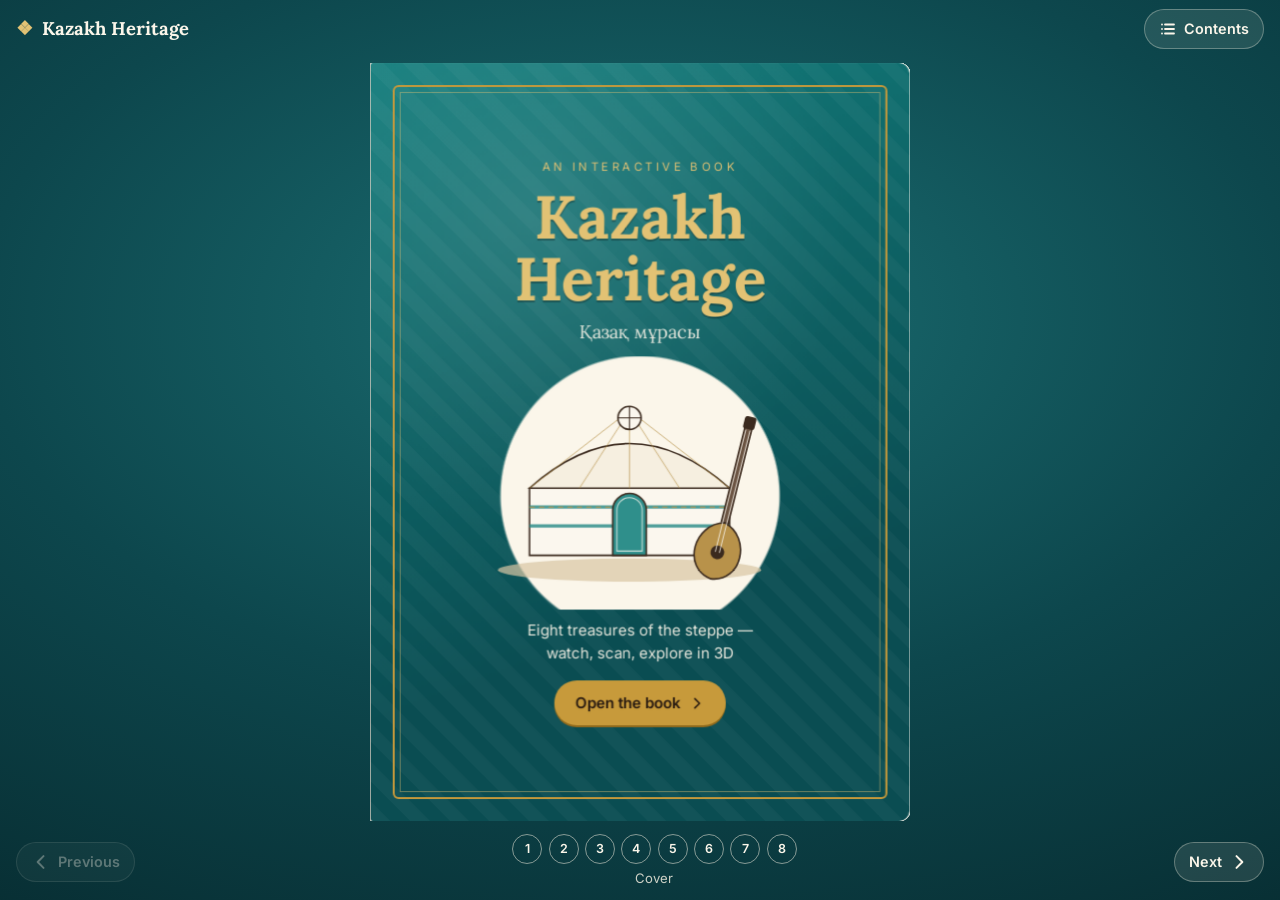
==== index.html @ b227b9c4 "Proj eb" ====
<!doctype html>
<html lang="en">
<head>
  <meta charset="utf-8">
  <meta name="viewport" content="width=device-width, initial-scale=1, viewport-fit=cover">
  <title>Kazakh Heritage — an interactive book</title>
  <meta name="description" content="An interactive book of eight Kazakh cultural treasures: watch a short video, scan the QR code and explore each object in 3D.">
  <meta name="theme-color" content="#0f6b6b">
  <link rel="icon" href="data:image/svg+xml,%3Csvg xmlns='http://www.w3.org/2000/svg' viewBox='0 0 32 32'%3E%3Crect width='32' height='32' rx='7' fill='%230f6b6b'/%3E%3Cpath d='M16 5l3 8 8 3-8 3-3 8-3-8-8-3 8-3z' fill='%23d9b45a'/%3E%3C/svg%3E">
  <link rel="preconnect" href="https://fonts.googleapis.com">
  <link rel="preconnect" href="https://fonts.gstatic.com" crossorigin>
  <link href="https://fonts.googleapis.com/css2?family=Inter:wght@400;500;600&family=Lora:ital,wght@0,400;0,600;0,700;1,400&display=swap" rel="stylesheet">
  <link rel="stylesheet" href="css/style.css">
</head>
<body class="book-body">
  <div id="app"><p class="loading">Opening the book…</p></div>
  <noscript><p class="fatal">This interactive book needs JavaScript. Please enable it and reload the page.</p></noscript>
  <script type="module" src="js/main.js"></script>
</body>
</html>
---- css/style.css ----
/* Kazakh Heritage — warm ivory / cream / turquoise / gold museum style */
:root {
  --ivory: #fbf6ea;
  --cream: #f3ead6;
  --sand: #e6d7b8;
  --paper: #fdf9ef;
  --ink: #2a1c12;
  --ink-soft: #5b4636;
  --turq: #0f6b6b;
  --turq-d: #0a4d52;
  --turq-l: #1f9a97;
  --gold: #c79a3b;
  --gold-l: #e2c274;
  --gold-d: #8f6a1d;
  --warn-bg: #fff3d6;
  --serif: 'Lora', Georgia, 'Times New Roman', serif;
  --sans: 'Inter', system-ui, -apple-system, 'Segoe UI', Roboto, Arial, sans-serif;
  --radius: 14px;
}

* { box-sizing: border-box; }
html, body { margin: 0; height: 100%; }
body {
  font-family: var(--sans);
  color: var(--ink);
  background: var(--ivory);
  -webkit-font-smoothing: antialiased;
  line-height: 1.5;
}
button { font: inherit; color: inherit; cursor: pointer; }
a { color: var(--turq-d); }
img { max-width: 100%; }
.ico { display: inline-flex; vertical-align: middle; flex: none; }
:focus-visible { outline: 3px solid var(--gold); outline-offset: 2px; border-radius: 6px; }
[hidden] { display: none !important; }
.loading, .fatal { padding: 2rem; text-align: center; font-family: var(--serif); }

/* ---------- buttons ---------- */
.btn {
  display: inline-flex; align-items: center; justify-content: center; gap: .5rem;
  padding: .7rem 1.2rem; border-radius: 999px; border: 2px solid transparent;
  font-weight: 600; font-size: .95rem; text-decoration: none; line-height: 1.2; min-height: 44px;
  transition: transform .15s ease, background .15s ease, box-shadow .15s ease;
}
.btn:hover { transform: translateY(-1px); }
.btn-primary { background: var(--turq); color: #fff; box-shadow: 0 2px 0 var(--turq-d); }
.btn-primary:hover { background: var(--turq-l); }
.btn-ghost { background: transparent; color: var(--turq-d); border-color: color-mix(in srgb, var(--turq) 45%, transparent); }
.btn-ghost:hover { background: color-mix(in srgb, var(--turq) 10%, transparent); }
.btn-gold { background: var(--gold); color: #2a1c12; box-shadow: 0 2px 0 var(--gold-d); }
.btn-gold:hover { background: var(--gold-l); }
.btn-gold-ghost { background: transparent; color: var(--gold-l); border-color: color-mix(in srgb, var(--gold-l) 60%, transparent); }
.btn-small { padding: .4rem .85rem; font-size: .85rem; min-height: 36px; }
.btn[disabled] { opacity: .45; cursor: default; transform: none; }

/* ---------- app shell (book page) ---------- */
.book-body {
  background:
    radial-gradient(1200px 700px at 50% 35%, #1b6f73 0%, #0d474d 55%, #082f34 100%);
  color: var(--ivory);
  overflow: hidden;
}
.book-app { height: 100dvh; display: flex; flex-direction: column; }
.book-top {
  display: flex; align-items: center; justify-content: space-between; gap: 1rem;
  padding: .55rem 1rem; flex: none;
}
.brand { display: inline-flex; align-items: center; gap: .55rem; color: var(--ivory); text-decoration: none; font-family: var(--serif); font-weight: 700; font-size: 1.15rem; }
.brand-mark { color: var(--gold-l); font-size: 1.2rem; }
.book-top .nav-btn, .book-bar .nav-btn {
  display: inline-flex; align-items: center; gap: .4rem; padding: .5rem .9rem; border-radius: 999px;
  background: rgba(255, 248, 232, .1); border: 1px solid rgba(255, 248, 232, .3); color: var(--ivory); font-weight: 600; font-size: .9rem; min-height: 40px;
}
.nav-btn:hover:not([disabled]) { background: rgba(255, 248, 232, .22); }
.nav-btn[disabled] { opacity: .35; cursor: default; }

.book-viewport { position: relative; flex: 1; min-height: 0; overflow: hidden; touch-action: pan-y; }
.book { position: absolute; left: 50%; top: 50%; perspective: 2600px; transition: transform .85s cubic-bezier(.5, .05, .2, 1); transform-origin: center; }
.book.no-anim, .book.no-anim .leaf { transition: none !important; }

.leaf {
  position: absolute; top: 0; height: 100%; width: var(--pw);
  transform-style: preserve-3d; transform-origin: left center;
  transition: transform .85s cubic-bezier(.5, .05, .2, 1);
  will-change: transform;
}
.mode-spread .leaf { left: 50%; }
.mode-single .leaf { left: 0; }
.leaf.flipped { transform: rotateY(-180deg); }
.mode-single .leaf.flipped { opacity: 0; pointer-events: none; transition: transform .75s cubic-bezier(.5, .05, .2, 1), opacity .2s linear .5s; }
.face { position: absolute; inset: 0; backface-visibility: hidden; -webkit-backface-visibility: hidden; overflow: hidden; background: var(--paper); }
.face.back { transform: rotateY(180deg); }
.mode-spread .face.front { border-radius: 2px 10px 10px 2px; }
.mode-spread .face.back { border-radius: 10px 2px 2px 10px; }
.mode-single .face { border-radius: 8px; }

.zone { position: absolute; top: 0; bottom: 0; width: 64px; z-index: 500; border: 0; background: transparent; padding: 0; }
.zone-left { left: 0; cursor: w-resize; }
.zone-right { right: 0; cursor: e-resize; }
.zone-left:hover { background: linear-gradient(90deg, rgba(255, 248, 232, .18), transparent); }
.zone-right:hover { background: linear-gradient(270deg, rgba(255, 248, 232, .18), transparent); }
.book.is-closed .zone-left, .book.at-end .zone-right { display: none; }

/* bottom bar */
.book-bar { flex: none; display: flex; align-items: center; justify-content: space-between; gap: .75rem; padding: .55rem 1rem calc(.7rem + env(safe-area-inset-bottom)); }
.bar-mid { display: flex; flex-direction: column; align-items: center; gap: .3rem; min-width: 0; }
.book-status { margin: 0; font-size: .82rem; color: rgba(255, 248, 232, .8); text-align: center; white-space: nowrap; overflow: hidden; text-overflow: ellipsis; max-width: 100%; }
.dots { display: flex; gap: .4rem; flex-wrap: wrap; justify-content: center; }
.dot {
  width: 30px; height: 30px; border-radius: 50%; border: 1.5px solid rgba(255, 248, 232, .5); background: transparent;
  color: var(--ivory); font-size: .78rem; font-weight: 600; display: grid; place-items: center; padding: 0; position: relative;
}
.dot:hover { background: rgba(255, 248, 232, .18); }
.dot.done { background: var(--gold); border-color: var(--gold); color: #2a1c12; }
.dot.current { box-shadow: 0 0 0 3px rgba(226, 194, 116, .55); }

/* ---------- pages ---------- */
.page { position: absolute; inset: 0; background: var(--paper); color: var(--ink); }
.page::before { content: ''; position: absolute; inset: 0; pointer-events: none; z-index: 2; }
.face.front .page::before { background: linear-gradient(90deg, rgba(70, 45, 20, .22), rgba(70, 45, 20, 0) 7%); }
.face.back .page::before { background: linear-gradient(270deg, rgba(70, 45, 20, .22), rgba(70, 45, 20, 0) 7%); }
.mode-single .face.back { background: var(--cream); }
.page-inner { position: absolute; inset: 0; padding: 30px 34px 50px; display: flex; flex-direction: column; gap: .7rem; overflow: hidden auto; scrollbar-width: thin; }
.mode-spread .face.back .page-inner { padding-right: 36px; padding-left: 40px; }
.mode-spread .face.front .page-inner { padding-left: 40px; }
.pageno { position: absolute; bottom: 12px; font-family: var(--serif); font-size: .85rem; color: var(--ink-soft); z-index: 3; }
.face.front .pageno { right: 28px; }
.face.back .pageno { left: 28px; }
.mode-single .pageno { right: 24px; left: auto; }

.kicker { margin: 0; font-size: .72rem; letter-spacing: .16em; text-transform: uppercase; color: var(--turq-d); font-weight: 600; }
.page-title { margin: 0; font-family: var(--serif); font-size: 1.9rem; line-height: 1.15; font-weight: 700; color: var(--ink); }
.page-title .native, .obj-title .native { display: block; font-size: .95rem; font-weight: 400; color: var(--gold-d); margin-top: .2rem; letter-spacing: .02em; }
.page-sub { margin: 0; font-family: var(--serif); font-style: italic; font-weight: 400; font-size: 1.2rem; color: var(--turq-d); }
.lead { font-family: var(--serif); font-size: 1.05rem; color: var(--ink-soft); margin: 0; }
.body { font-family: var(--serif); font-size: 1rem; line-height: 1.65; margin: .2rem 0; }
.small { font-size: .82rem; color: var(--ink-soft); margin: .2rem 0; }
.facts-title, .sec-sub { margin: .6rem 0 .1rem; font-size: .75rem; letter-spacing: .14em; text-transform: uppercase; color: var(--gold-d); font-weight: 600; }
.facts { margin: 0; padding-left: 1.15rem; font-size: .92rem; color: var(--ink); }
.facts li { margin: .3rem 0; }
.facts li::marker { color: var(--gold); }
.orn { color: var(--gold); font-size: 1.4rem; text-align: center; letter-spacing: .5em; }
.ch-nav { margin-top: auto; display: flex; justify-content: space-between; align-items: center; gap: .5rem; padding-top: .6rem; border-top: 1px solid var(--sand); }
.link { background: none; border: 0; color: var(--turq-d); font-weight: 600; font-size: .82rem; display: inline-flex; align-items: center; gap: .25rem; padding: .3rem .1rem; }
.link:hover { text-decoration: underline; }

/* cover & back cover */
.page-cover, .page-back {
  background:
    radial-gradient(circle at 30% 20%, rgba(255, 255, 255, .12), transparent 45%),
    repeating-linear-gradient(45deg, rgba(255, 255, 255, .035) 0 14px, transparent 14px 28px),
    linear-gradient(160deg, #137d7c, #0a4d52 70%);
  color: var(--ivory);
}
.page-cover::before, .page-back::before { display: none; }
.cover-frame {
  position: absolute; inset: 22px; border: 2px solid var(--gold); border-radius: 6px; outline: 1px solid rgba(226, 194, 116, .45); outline-offset: -8px;
  display: flex; flex-direction: column; align-items: center; justify-content: center; gap: .6rem; padding: 22px; text-align: center;
}
.cover-kicker { margin: 0; letter-spacing: .3em; text-transform: uppercase; font-size: .72rem; color: var(--gold-l); }
.cover-title { margin: 0; font-family: var(--serif); font-size: clamp(2.6rem, 8vw, 3.8rem); line-height: 1.02; color: var(--gold-l); text-shadow: 0 2px 0 rgba(0, 0, 0, .25); }
.cover-title.small { font-size: 2.6rem; }
.cover-native { margin: 0; font-family: var(--serif); color: var(--ivory); opacity: .9; font-size: 1.15rem; }
.cover-art { width: 78%; background: radial-gradient(circle at 50% 55%, var(--ivory) 0 62%, transparent 63%); padding: 6px; }
.cover-art img { display: block; width: 100%; height: auto; }
.cover-sub { margin: 0 0 .4rem; max-width: 24ch; font-size: .95rem; opacity: .92; }

/* welcome & contents */
.how { list-style: none; margin: .2rem 0; padding: 0; display: grid; gap: .7rem; }
.how li { display: flex; gap: .8rem; align-items: flex-start; }
.how p { margin: .1rem 0 0; font-size: .9rem; color: var(--ink-soft); }
.how-n { flex: none; width: 30px; height: 30px; border-radius: 50%; background: var(--turq); color: #fff; display: grid; place-items: center; font-weight: 600; font-size: .9rem; }
.progress-box { margin-top: .4rem; padding: .8rem 1rem; background: var(--cream); border-radius: var(--radius); font-size: .9rem; }
.progress-box p { margin: 0 0 .4rem; }
.meter { height: 8px; background: var(--sand); border-radius: 99px; overflow: hidden; }
.meter-fill { height: 100%; width: 0; background: linear-gradient(90deg, var(--turq), var(--gold)); transition: width .4s; }
.tip { margin-top: auto; font-size: .82rem; color: var(--ink-soft); }
.toc { list-style: none; margin: 0; padding: 0; display: grid; gap: .3rem; }
.toc-item { width: 100%; display: flex; align-items: center; gap: .7rem; text-align: left; background: transparent; border: 1px solid transparent; border-radius: 10px; padding: .45rem .5rem; }
.toc-item:hover { background: var(--cream); border-color: var(--sand); }
.toc-n { flex: none; width: 28px; height: 28px; border-radius: 50%; background: var(--cream); color: var(--turq-d); border: 1.5px solid var(--turq); display: grid; place-items: center; font-weight: 600; font-size: .82rem; font-family: var(--serif); }
.toc-item.done .toc-n { background: var(--gold); border-color: var(--gold); color: #2a1c12; }
.toc-main { display: flex; flex-wrap: wrap; align-items: baseline; gap: 0 .5rem; flex: 1; min-width: 0; }
.toc-main strong { font-family: var(--serif); font-size: 1.02rem; }
.toc-native { color: var(--gold-d); font-size: .82rem; }
.toc-sum { flex-basis: 100%; font-size: .8rem; color: var(--ink-soft); line-height: 1.3; }
.toc-state { flex: none; color: var(--turq); }
.reset { margin-top: auto; align-self: flex-start; font-size: .8rem; min-height: 34px; padding: .3rem .8rem; }

/* video page */
.page-video .page-inner { gap: .55rem; padding-top: 26px; }
.ch-head { display: grid; gap: .15rem; }
.page-video .page-title { font-size: 1.65rem; }
.player { display: grid; gap: .3rem; }
.vwrap { display: grid; grid-template-rows: auto auto; background: #1b130e; border-radius: 12px; overflow: hidden; box-shadow: 0 4px 14px rgba(42, 28, 18, .25); }
.vwrap > * { grid-column: 1; }
.vid { grid-row: 1; width: 100%; aspect-ratio: 16 / 9; display: block; background: #1b130e; object-fit: cover; cursor: pointer; }
.vbig {
  grid-row: 1; place-self: center; width: 68px; height: 68px; border-radius: 50%; border: 3px solid var(--ivory);
  background: rgba(15, 107, 107, .88); color: #fff; display: grid; place-items: center; z-index: 2; transition: transform .15s, opacity .2s;
}
.vbig:hover { transform: scale(1.07); }
.vwrap.is-playing .vbig { opacity: 0; pointer-events: none; }
.vmissing { grid-row: 1; z-index: 3; background: rgba(27, 19, 14, .94); color: var(--ivory); display: flex; flex-direction: column; align-items: center; justify-content: center; gap: .5rem; text-align: center; padding: 1rem; font-size: .9rem; }
.vmissing p { margin: 0; }
.vmissing .btn-ghost { color: var(--ivory); border-color: rgba(255, 248, 232, .5); min-height: 36px; padding: .3rem .9rem; }
.vdev { font-size: .72rem; opacity: .75; }
.vwrap.is-missing .vbig { display: none; }
.vcontrols { grid-row: 2; display: flex; align-items: center; gap: .5rem; padding: .35rem .6rem; background: #2a1c12; color: var(--ivory); }
.vbtn { background: none; border: 0; color: inherit; width: 32px; height: 32px; display: grid; place-items: center; border-radius: 8px; padding: 0; }
.vbtn:hover { background: rgba(255, 248, 232, .15); }
.vtime { font-size: .72rem; font-variant-numeric: tabular-nums; min-width: 5.6em; text-align: right; opacity: .9; }
.vbar, .narr-bar {
  --v: 0%; flex: 1; min-width: 0; height: 18px; -webkit-appearance: none; appearance: none; background: transparent; cursor: pointer; margin: 0;
}
.vbar::-webkit-slider-runnable-track, .narr-bar::-webkit-slider-runnable-track { height: 6px; border-radius: 99px; background: linear-gradient(90deg, var(--gold) var(--v), rgba(255, 248, 232, .3) var(--v)); }
.vbar::-moz-range-track, .narr-bar::-moz-range-track { height: 6px; border-radius: 99px; background: rgba(255, 248, 232, .3); }
.vbar::-moz-range-progress { height: 6px; border-radius: 99px; background: var(--gold); }
.vbar::-webkit-slider-thumb, .narr-bar::-webkit-slider-thumb { -webkit-appearance: none; width: 14px; height: 14px; border-radius: 50%; background: var(--ivory); border: 2px solid var(--gold); margin-top: -4px; }
.vbar::-moz-range-thumb, .narr-bar::-moz-range-thumb { width: 12px; height: 12px; border-radius: 50%; background: var(--ivory); border: 2px solid var(--gold); }
.vdevbtn { justify-self: start; font-size: .68rem; padding: .15rem .5rem; border-radius: 6px; border: 1px dashed #b55; color: #a33; background: #fff6f3; }
.vwrap:fullscreen { display: flex; flex-direction: column; justify-content: center; border-radius: 0; background: #000; }
.vwrap:fullscreen .vid { aspect-ratio: auto; max-height: calc(100vh - 48px); }
.vcaption { margin: .1rem 0 0; font-size: .86rem; color: var(--ink-soft); line-height: 1.4; }
.vcaption strong { color: var(--ink); font-family: var(--serif); }

/* QR panel */
.qr-panel { margin-top: auto; display: flex; align-items: center; gap: .9rem; padding: .75rem .85rem; border-radius: var(--radius); flex-wrap: wrap; }
.qr-panel.is-locked { border: 2px dashed var(--sand); background: var(--cream); color: var(--ink-soft); }
.qr-panel.is-open { border: 2px solid var(--gold); background: #fffdf6; animation: qr-in .5s ease both; }
@keyframes qr-in { from { opacity: 0; transform: translateY(8px) scale(.98); } to { opacity: 1; transform: none; } }
.qr-lock { flex: none; width: 48px; height: 48px; border-radius: 50%; background: var(--sand); display: grid; place-items: center; color: var(--ink-soft); }
.qr-text { flex: 1; min-width: 150px; font-size: .84rem; line-height: 1.35; }
.qr-text strong { font-family: var(--serif); font-size: 1rem; color: var(--ink); }
.qr-text p { margin: .15rem 0 .3rem; }
.qr-box { flex: none; width: 132px; height: 132px; background: #fff; border-radius: 8px; padding: 2px; border: 1px solid var(--sand); }
.qr-box svg { width: 100%; height: 100%; display: block; }
.qr-url { display: block; font-size: .7rem; word-break: break-all; color: var(--turq-d); margin-bottom: .35rem; }
.qr-warn { flex-basis: 100%; margin: 0; display: flex; gap: .4rem; align-items: flex-start; font-size: .72rem; line-height: 1.35; color: #7a4b00; background: var(--warn-bg); border-radius: 8px; padding: .4rem .55rem; }

/* ---------- single-page (phone) tweaks ---------- */
.mode-single .page-inner { padding: 24px 24px 48px; }
.mode-single .page-video .page-inner { justify-content: space-between; }
.mode-single .qr-panel { margin-top: 0; }
.only-single { display: none; }
.mode-single .only-single { display: inline-flex; align-self: flex-start; }
.mode-single .page-title { font-size: 1.6rem; }
.mode-single .page-video .page-title { font-size: 1.45rem; }
.mode-single .qr-box { width: 116px; height: 116px; }
@media (max-width: 899px) {
  .book-top { padding: .4rem .7rem; }
  .brand span:last-child { font-size: 1rem; }
  .book-bar { gap: .4rem; padding: .4rem .6rem calc(.5rem + env(safe-area-inset-bottom)); }
  .book-bar .nav-btn > span:not(.ico) { display: none; }
  .book-bar .nav-btn { padding: .5rem; width: 44px; height: 44px; justify-content: center; }
  .dot { width: 26px; height: 26px; font-size: .7rem; }
  .dots { gap: .28rem; }
}

/* ---------- object (mobile 3D) page ---------- */
.object-body { background: var(--ivory); }
.obj-top { display: flex; justify-content: space-between; align-items: center; padding: .6rem 1rem; background: var(--turq-d); position: sticky; top: 0; z-index: 10; }
.obj-top .btn-ghost { color: var(--ivory); border-color: rgba(255, 248, 232, .5); }
.obj-main { max-width: 760px; margin: 0 auto; padding: 1.2rem 1rem 3rem; display: grid; gap: 1rem; }
.obj-title { margin: 0; font-family: var(--serif); font-size: 2.2rem; line-height: 1.1; }
.obj-section { min-width: 0; }
.card { background: #fff; border: 1px solid var(--sand); border-radius: 16px; padding: 1.1rem 1.2rem; box-shadow: 0 2px 10px rgba(42, 28, 18, .05); }
.sec-title { margin: 0 0 .5rem; font-family: var(--serif); font-size: 1.35rem; }
.obj-nav { display: flex; flex-wrap: wrap; gap: .6rem; justify-content: space-between; align-items: center; }
.obj-back-chapter { text-align: center; font-size: .9rem; }
.obj-list { padding-left: 1.2rem; }

.m3d-stage { position: relative; width: 100%; aspect-ratio: 1 / 1; max-height: 68vh; border-radius: 18px; overflow: hidden; border: 1px solid var(--sand); background: radial-gradient(circle at 50% 40%, #fffdf6, var(--cream) 70%, var(--sand)); }
.m3d-frame { width: 100%; height: 100%; border: 0; display: block; }
.glb-canvas { width: 100%; height: 100%; display: block; cursor: grab; outline-offset: -4px; }
.glb-canvas:active { cursor: grabbing; }
.m3d-hint { position: absolute; left: 0; right: 0; bottom: 8px; margin: 0; text-align: center; font-size: .75rem; color: var(--ink-soft); pointer-events: none; }
.m3d-soon { height: 100%; display: flex; flex-direction: column; align-items: center; justify-content: center; gap: .5rem; text-align: center; padding: 1rem; color: var(--ink-soft); }
.m3d-status { margin: .6rem 0 0; font-size: .85rem; color: var(--ink-soft); }
.m3d-status.warn { background: var(--warn-bg); color: #7a4b00; padding: .5rem .7rem; border-radius: 10px; }
.m3d-actions { display: flex; flex-wrap: wrap; gap: .5rem; margin-top: .7rem; }
.m3d-actions .btn { min-height: 38px; padding: .4rem .9rem; font-size: .85rem; }
.m3d-actions .btn[aria-pressed='false'] { opacity: .6; }
.m3d-credit { margin: .7rem 0 0; font-size: .8rem; color: var(--ink-soft); }
.m3d-credit-note { color: #7a4b00; }

.narr-controls { display: flex; align-items: center; gap: .7rem; flex-wrap: wrap; }
.narr-controls .narr-bar { min-width: 120px; }
.narr-controls .narr-bar::-webkit-slider-runnable-track { background: linear-gradient(90deg, var(--turq) var(--v, 0%), var(--sand) var(--v, 0%)); }
.narr-time { font-size: .78rem; color: var(--ink-soft); font-variant-numeric: tabular-nums; }
.narr-note { font-size: .78rem; color: var(--ink-soft); margin: .5rem 0 0; }
.transcript { font-family: var(--serif); line-height: 1.7; max-height: 16rem; overflow: auto; padding: .6rem .8rem; background: var(--paper); border-radius: 12px; border: 1px solid var(--sand); }
.transcript p { margin: 0; }
.tr-s.on { background: color-mix(in srgb, var(--gold-l) 55%, transparent); border-radius: 4px; }

@media (prefers-reduced-motion: reduce) {
  .book, .leaf, .meter-fill { transition-duration: .01s !important; transition-delay: 0s !important; }
  .qr-panel.is-open { animation: none; }
}
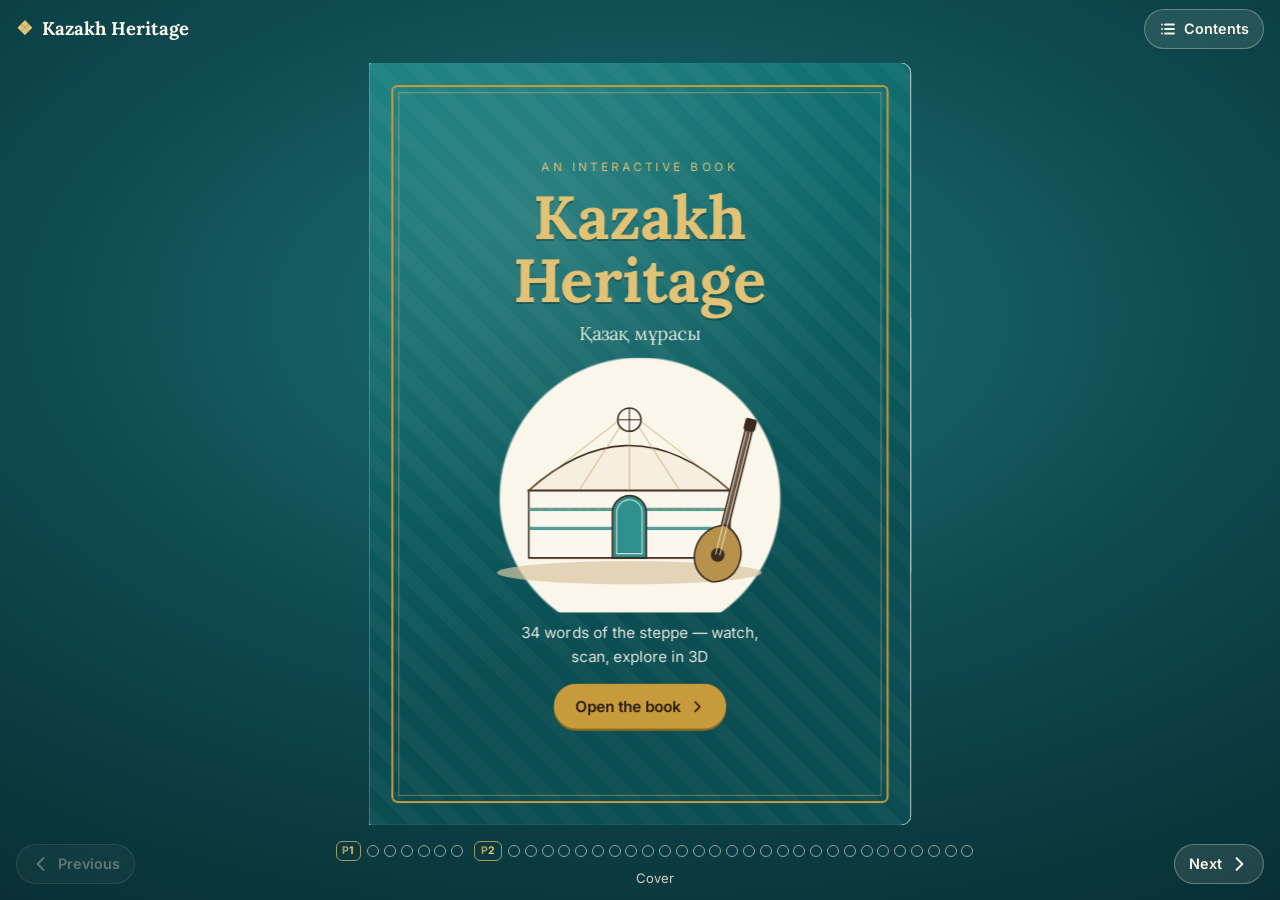
==== commit ae64a432: "Two-part edition: 34 words, recorded narration, new videos and 3D models Co-Authored-By: Claude Opus" ====
--- a/index.html
+++ b/index.html
@@ -4,7 +4,7 @@
   <meta charset="utf-8">
   <meta name="viewport" content="width=device-width, initial-scale=1, viewport-fit=cover">
   <title>Kazakh Heritage — an interactive book</title>
-  <meta name="description" content="An interactive book of eight Kazakh cultural treasures: watch a short video, scan the QR code and explore each object in 3D.">
+  <meta name="description" content="An interactive book of 34 Kazakh words in two parts: watch a short video, scan the QR code and explore each word in 3D.">
   <meta name="theme-color" content="#0f6b6b">
   <link rel="icon" href="data:image/svg+xml,%3Csvg xmlns='http://www.w3.org/2000/svg' viewBox='0 0 32 32'%3E%3Crect width='32' height='32' rx='7' fill='%230f6b6b'/%3E%3Cpath d='M16 5l3 8 8 3-8 3-3 8-3-8-8-3 8-3z' fill='%23d9b45a'/%3E%3C/svg%3E">
   <link rel="preconnect" href="https://fonts.googleapis.com">
--- a/css/style.css
+++ b/css/style.css
@@ -105,14 +105,23 @@
 .book-bar { flex: none; display: flex; align-items: center; justify-content: space-between; gap: .75rem; padding: .55rem 1rem calc(.7rem + env(safe-area-inset-bottom)); }
 .bar-mid { display: flex; flex-direction: column; align-items: center; gap: .3rem; min-width: 0; }
 .book-status { margin: 0; font-size: .82rem; color: rgba(255, 248, 232, .8); text-align: center; white-space: nowrap; overflow: hidden; text-overflow: ellipsis; max-width: 100%; }
-.dots { display: flex; gap: .4rem; flex-wrap: wrap; justify-content: center; }
+.dots { display: flex; gap: .7rem; justify-content: center; align-items: center; max-width: 100%; overflow-x: auto; scrollbar-width: none; padding: 3px 4px; }
+.dots::-webkit-scrollbar { display: none; }
+.dot-group { display: flex; align-items: center; gap: .3rem; flex: none; }
+.dot-part {
+  flex: none; height: 20px; min-width: 20px; padding: 0 .35rem; border-radius: 6px; border: 1px solid rgba(226, 194, 116, .7);
+  background: transparent; color: var(--gold-l); font-size: .66rem; font-weight: 700; line-height: 1; margin-right: .1rem;
+}
+.dot-part::before { content: 'P'; opacity: .75; }
+.dot-part:hover { background: rgba(226, 194, 116, .2); }
 .dot {
-  width: 30px; height: 30px; border-radius: 50%; border: 1.5px solid rgba(255, 248, 232, .5); background: transparent;
-  color: var(--ivory); font-size: .78rem; font-weight: 600; display: grid; place-items: center; padding: 0; position: relative;
-}
-.dot:hover { background: rgba(255, 248, 232, .18); }
-.dot.done { background: var(--gold); border-color: var(--gold); color: #2a1c12; }
-.dot.current { box-shadow: 0 0 0 3px rgba(226, 194, 116, .55); }
+  flex: none; width: 12px; height: 12px; border-radius: 50%; border: 1.5px solid rgba(255, 248, 232, .55); background: transparent;
+  padding: 0; position: relative;
+}
+.dot::after { content: ''; position: absolute; inset: -6px; }
+.dot:hover { background: rgba(255, 248, 232, .3); }
+.dot.done { background: var(--gold); border-color: var(--gold); }
+.dot.current { box-shadow: 0 0 0 3px rgba(226, 194, 116, .6); border-color: var(--ivory); transform: scale(1.2); }
 
 /* ---------- pages ---------- */
 .page { position: absolute; inset: 0; background: var(--paper); color: var(--ink); }
@@ -253,8 +262,10 @@
   .book-bar { gap: .4rem; padding: .4rem .6rem calc(.5rem + env(safe-area-inset-bottom)); }
   .book-bar .nav-btn > span:not(.ico) { display: none; }
   .book-bar .nav-btn { padding: .5rem; width: 44px; height: 44px; justify-content: center; }
-  .dot { width: 26px; height: 26px; font-size: .7rem; }
-  .dots { gap: .28rem; }
+  .dots { justify-content: flex-start; gap: .5rem; }
+  .dot-group { gap: .25rem; }
+  .dot { width: 10px; height: 10px; }
+  .bar-mid { flex: 1; }
 }
 
 /* ---------- object (mobile 3D) page ---------- */
@@ -297,3 +308,72 @@
   .book, .leaf, .meter-fill { transition-duration: .01s !important; transition-delay: 0s !important; }
   .qr-panel.is-open { animation: none; }
 }
+
+/* ---------- many leaves: leaves far from the open spread are not painted ---------- */
+.leaf.far { visibility: hidden; }
+
+/* ---------- contents (compact, several pages) ---------- */
+.toc-compact { gap: .1rem; }
+.toc-compact li, .toc-compact .toc-item { min-width: 0; }
+.toc-compact .toc-item { overflow: hidden; }
+.toc-compact .toc-item { padding: .28rem .45rem; gap: .6rem; }
+.toc-compact .toc-n { width: 26px; height: 26px; font-size: .76rem; }
+.toc-compact .toc-main strong { font-size: .98rem; }
+.toc-compact .toc-sum { font-size: .76rem; line-height: 1.25; white-space: nowrap; overflow: hidden; text-overflow: ellipsis; }
+.toc-part {
+  display: flex; align-items: baseline; gap: .6rem; width: 100%; text-align: left; margin-top: .35rem;
+  background: none; border: 0; border-bottom: 2px solid var(--gold); padding: .2rem .1rem .3rem;
+}
+.toc-part:hover .toc-part-title { color: var(--turq-d); }
+.toc-part-label { font-size: .7rem; letter-spacing: .16em; text-transform: uppercase; color: var(--gold-d); font-weight: 700; }
+.toc-part-title { font-family: var(--serif); font-weight: 700; font-size: 1.05rem; color: var(--ink); }
+.page-contents .reset { margin-top: auto; }
+
+/* ---------- part opener ---------- */
+.page-part .page-inner { padding: 0; }
+.page-part { background:
+    radial-gradient(circle at 50% 38%, rgba(255, 255, 255, .55), transparent 55%),
+    repeating-linear-gradient(45deg, rgba(199, 154, 59, .06) 0 12px, transparent 12px 24px),
+    var(--cream); }
+.part-frame {
+  position: absolute; inset: 26px; border: 2px solid var(--gold); border-radius: 6px; outline: 1px solid rgba(199, 154, 59, .4); outline-offset: -8px;
+  display: flex; flex-direction: column; align-items: center; justify-content: center; text-align: center; gap: .55rem; padding: 2rem 1.6rem;
+}
+.part-label { margin: 0; font-size: .85rem; letter-spacing: .32em; text-transform: uppercase; color: var(--turq-d); font-weight: 700; }
+.part-title { margin: 0; font-family: var(--serif); font-size: 2.5rem; line-height: 1.1; color: var(--ink); }
+.part-native { margin: 0; font-family: var(--serif); font-size: 1.15rem; color: var(--gold-d); }
+.part-orn { color: var(--gold); font-size: 1.6rem; margin: .4rem 0; }
+.part-intro { margin: 0; max-width: 30ch; font-family: var(--serif); font-size: 1.02rem; line-height: 1.55; color: var(--ink-soft); }
+.part-count { margin: .4rem 0 0; font-size: .78rem; letter-spacing: .14em; text-transform: uppercase; color: var(--turq-d); font-weight: 600; }
+
+/* ---------- part overview (word chips) ---------- */
+.part-grid { list-style: none; margin: .3rem 0 0; padding: 0; display: grid; grid-template-columns: 1fr; gap: .45rem; }
+.part-grid.dense { grid-template-columns: 1fr 1fr; gap: .22rem .4rem; }
+.part-grid li { min-width: 0; }
+.part-chip {
+  width: 100%; display: flex; align-items: center; gap: .55rem; text-align: left; border-radius: 10px;
+  background: var(--paper); border: 1px solid var(--sand); padding: .5rem .6rem;
+}
+.part-grid.dense .part-chip { padding: .12rem .4rem; gap: .4rem; border-radius: 8px; }
+.part-chip:hover { background: var(--cream); border-color: var(--gold); }
+.chip-n { flex: none; width: 26px; height: 26px; border-radius: 50%; display: grid; place-items: center; font-family: var(--serif); font-weight: 600; font-size: .76rem; color: var(--turq-d); border: 1.5px solid var(--turq); background: var(--cream); }
+.part-grid.dense .chip-n { width: 22px; height: 22px; font-size: .68rem; }
+.part-chip.done .chip-n { background: var(--gold); border-color: var(--gold); color: #2a1c12; }
+.chip-main { display: flex; flex-direction: column; min-width: 0; line-height: 1.2; }
+.part-grid.dense .chip-main { line-height: 1.12; }
+.chip-main strong { font-family: var(--serif); font-size: 1.05rem; }
+.part-grid.dense .chip-main strong { font-size: .86rem; }
+.chip-main span { font-size: .78rem; color: var(--gold-d); }
+.part-grid.dense .chip-main span { font-size: .66rem; }
+.chip-main strong, .chip-main span { white-space: nowrap; overflow: hidden; text-overflow: ellipsis; }
+
+/* ---------- credits ---------- */
+.credit-list { margin: 0; padding-left: 1.1rem; font-size: .76rem; line-height: 1.35; color: var(--ink-soft); }
+.credit-list li { margin: .28rem 0; }
+.credit-list strong { color: var(--ink); }
+
+/* ---------- filler page ---------- */
+.page-note .page-inner { align-items: center; justify-content: center; }
+.note-orn { color: var(--sand); font-size: 2.4rem; }
+
+.mode-single .part-title { font-size: 2.1rem; }
